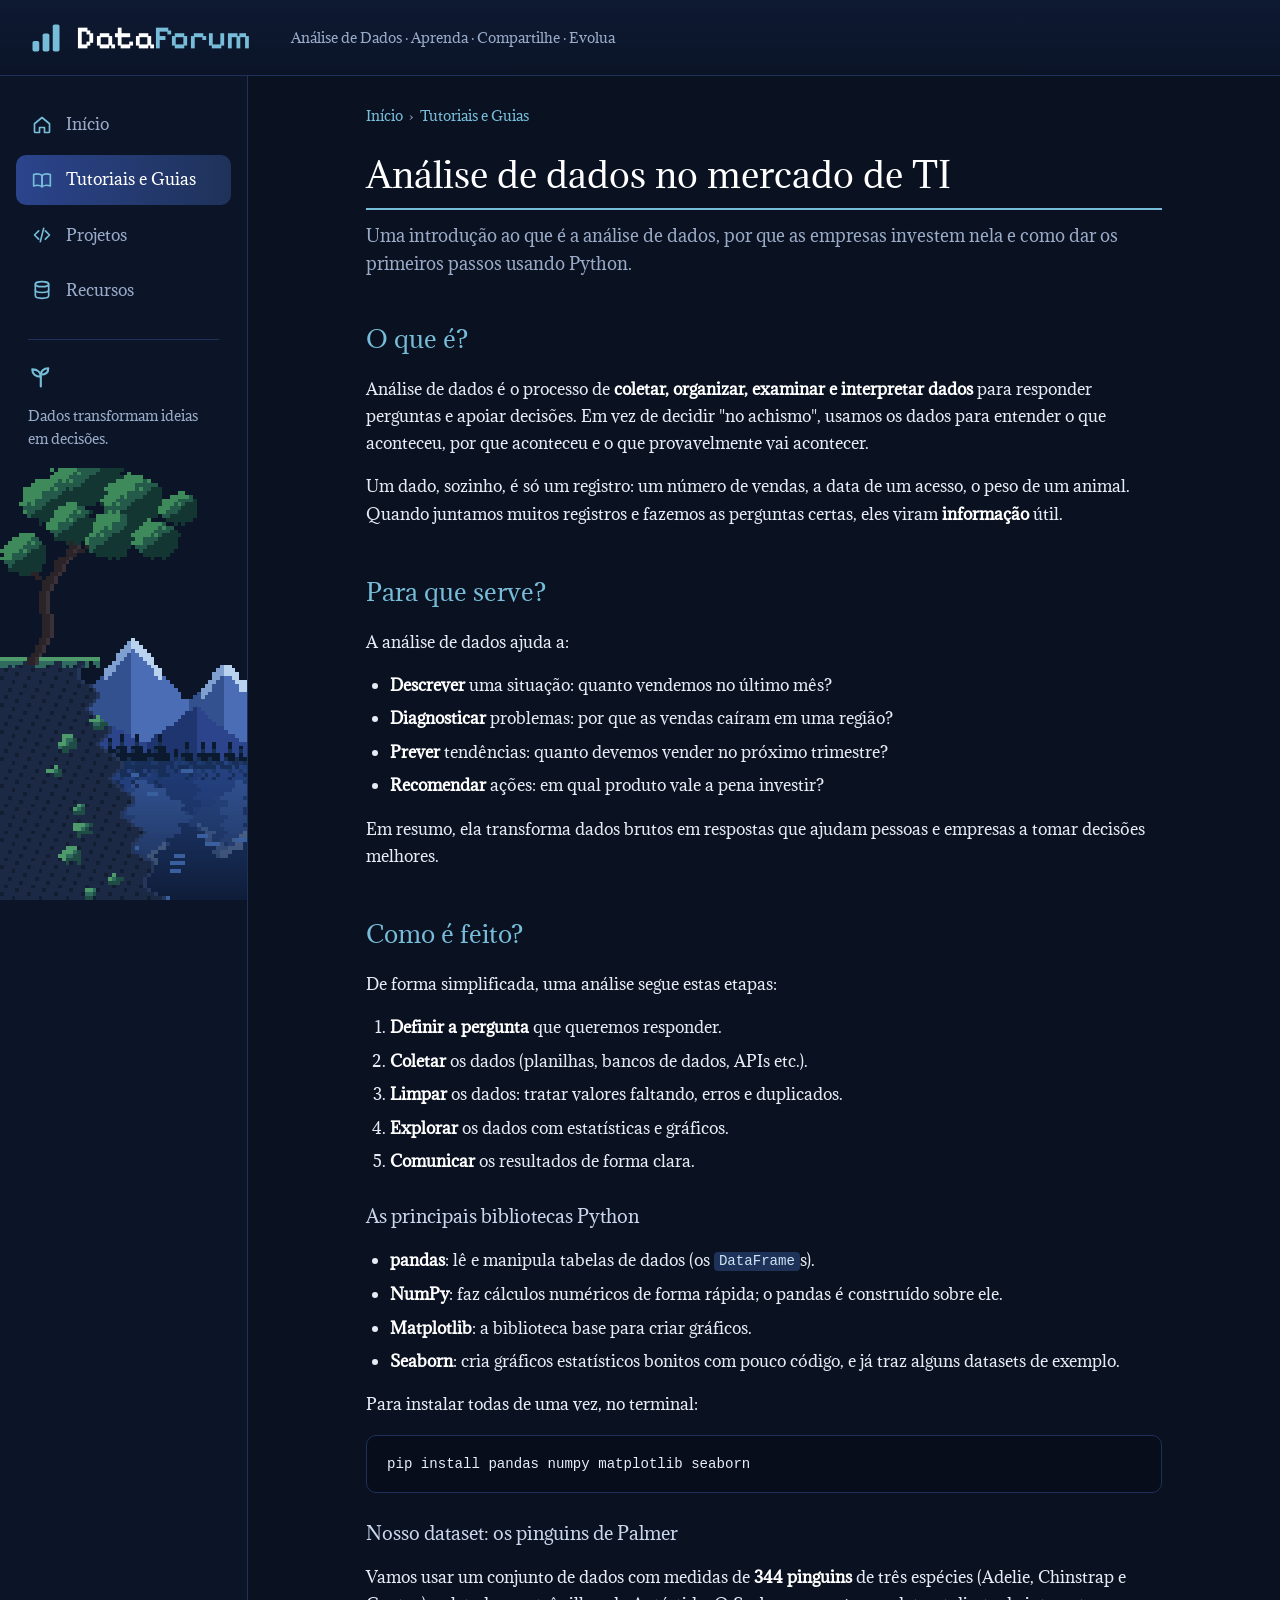
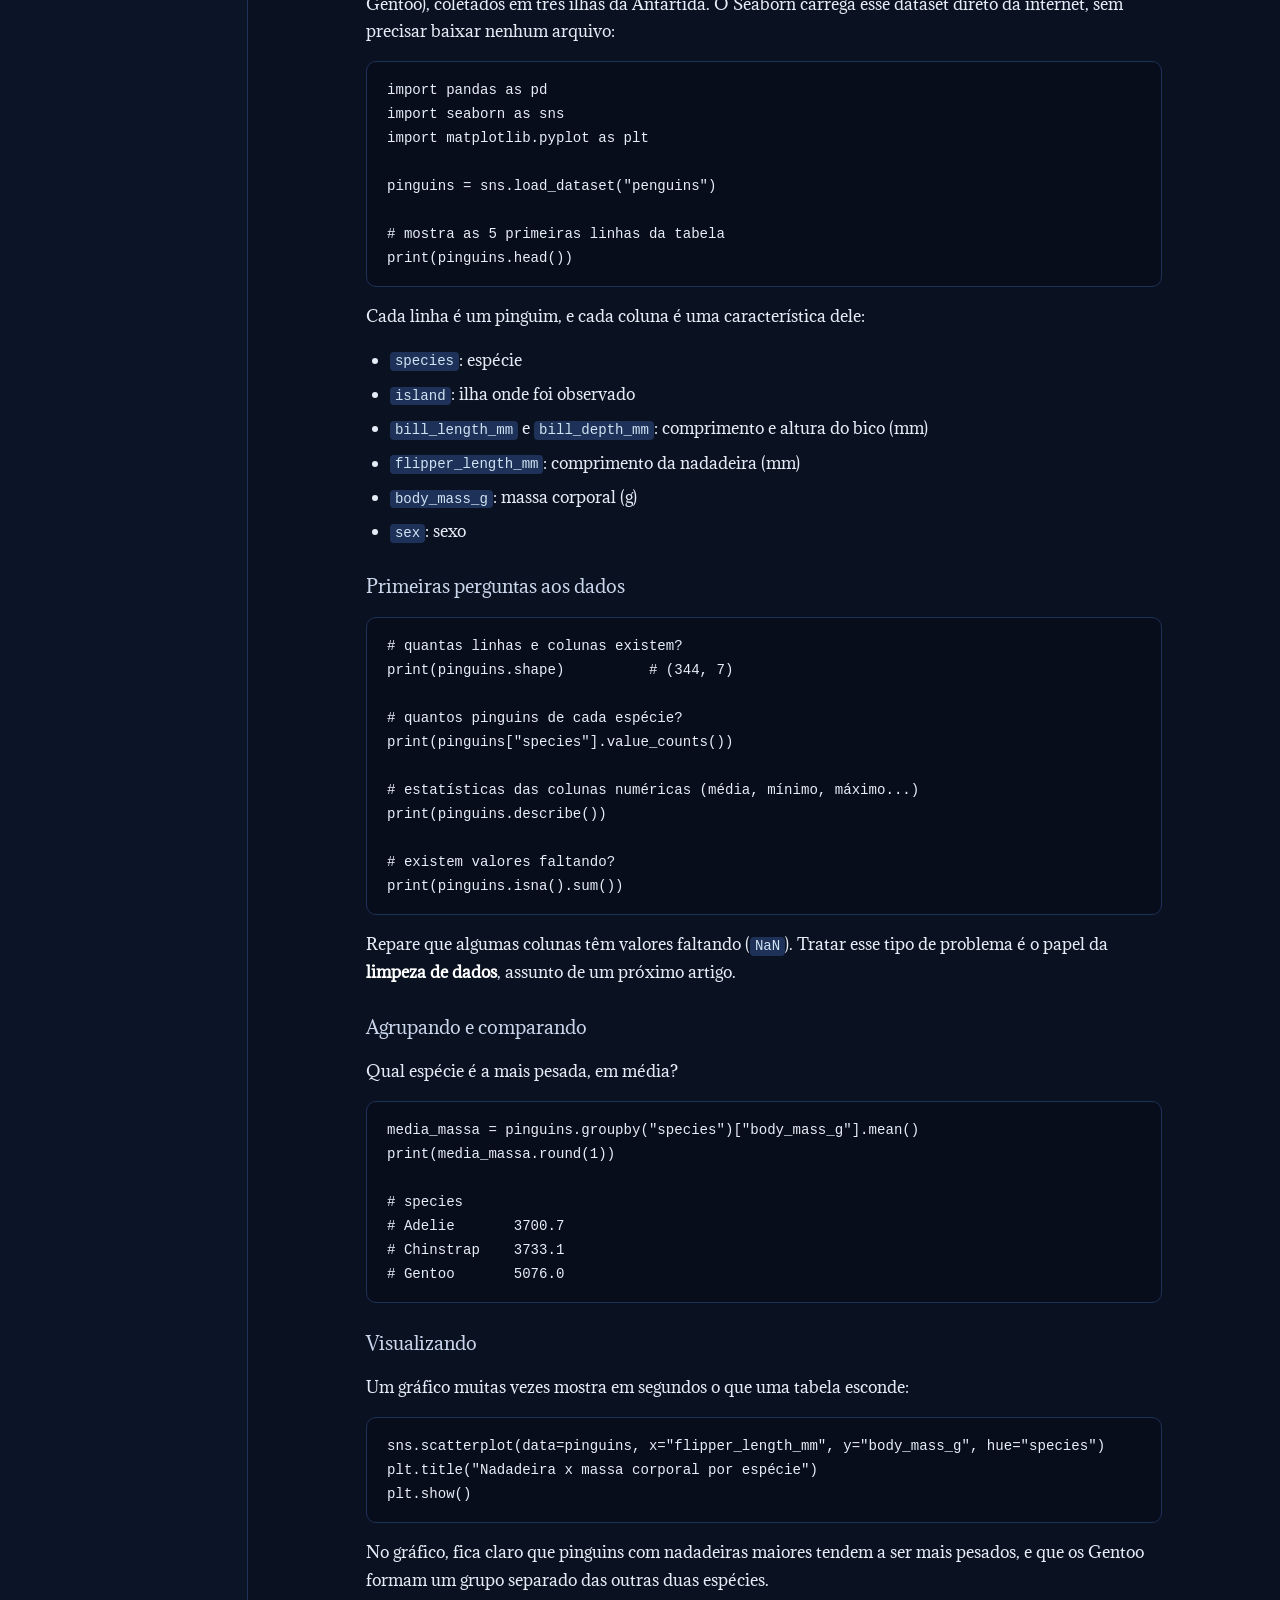
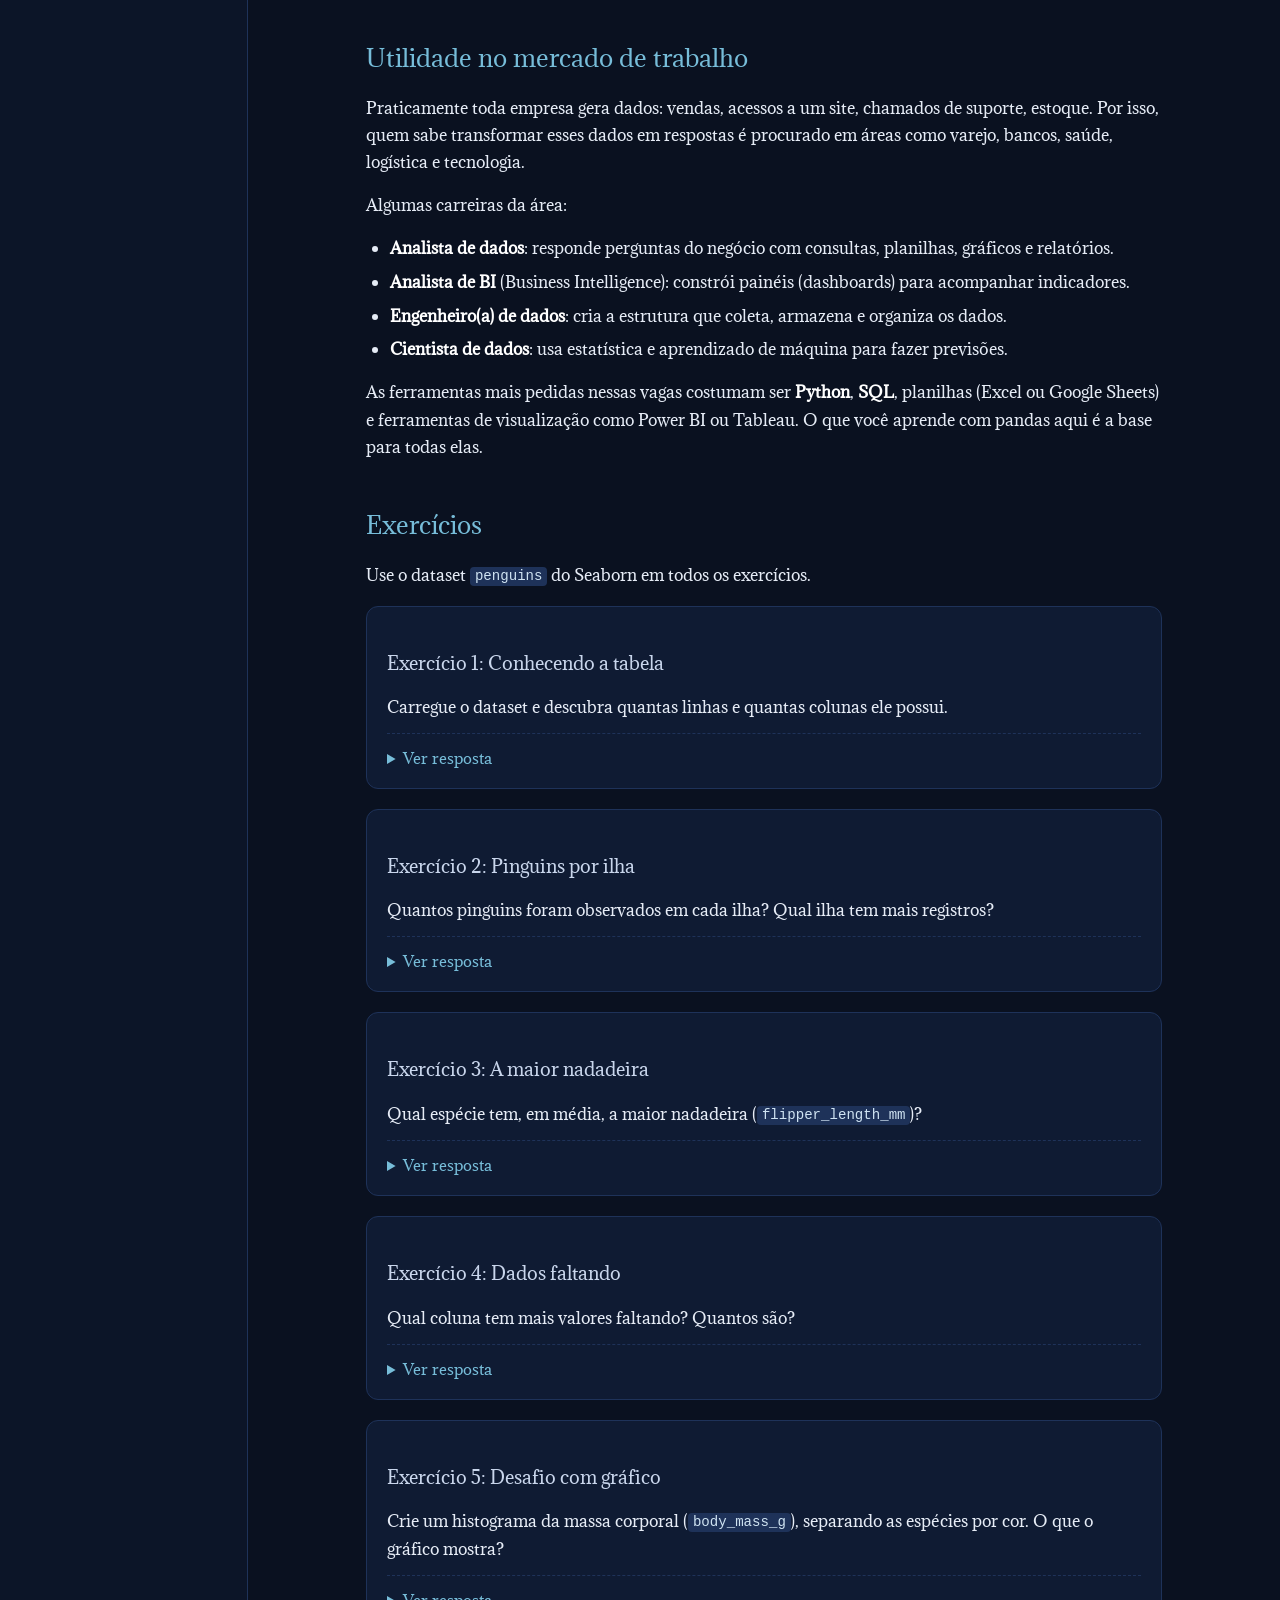
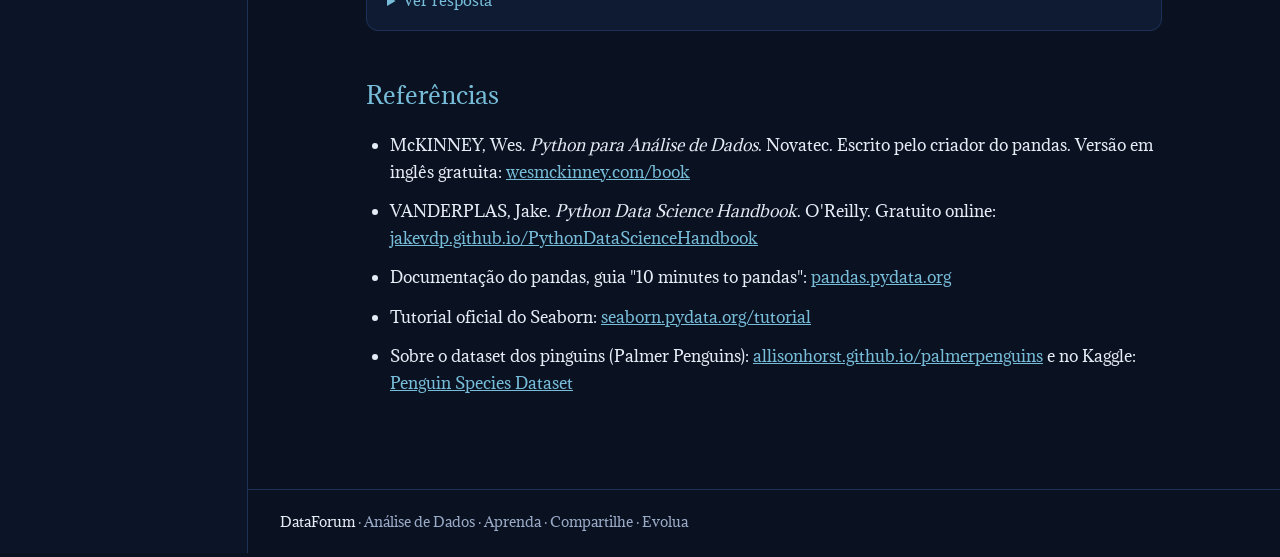
==== pages/analise_dados_mercado_ti.html @ db5324ef "feat: creation a dataForum" ====
<!DOCTYPE html>
<html lang="pt-BR">
<head>
    <meta charset="UTF-8">
    <meta name="viewport" content="width=device-width, initial-scale=1.0">
    <title>Análise de dados no mercado de TI | DataForum</title>
    <link rel="stylesheet" href="../css/style.css">
</head>
<body>
    <header class="topo">
        <a class="marca" href="../index.html">
            <svg class="logo" viewBox="0 0 24 24" fill="none" stroke="currentColor" stroke-width="2" stroke-linecap="round" stroke-linejoin="round" aria-hidden="true"><rect x="3" y="14" width="4.5" height="7" rx="1.2" fill="currentColor" stroke="none"/><rect x="9.75" y="9" width="4.5" height="12" rx="1.2" fill="currentColor" stroke="none"/><rect x="16.5" y="3" width="4.5" height="18" rx="1.2" fill="currentColor" stroke="none"/></svg>
            <span>Data<span class="destaque">Forum</span></span>
        </a>
        <p class="slogan">Análise de Dados · Aprenda · Compartilhe · Evolua</p>
    </header>

    <nav class="lateral" aria-label="Navegação principal">
        <div class="lateral-fixa">
            <ul class="menu">
                <li><a href="../index.html"><svg class="icone" viewBox="0 0 24 24" fill="none" stroke="currentColor" stroke-width="2" stroke-linecap="round" stroke-linejoin="round" aria-hidden="true"><path d="M3 10.5 12 3l9 7.5V20a1 1 0 0 1-1 1h-5v-6H9v6H4a1 1 0 0 1-1-1z"/></svg>Início</a></li>
                <li><a href="tutoriais.html" class="ativo" aria-current="page"><svg class="icone" viewBox="0 0 24 24" fill="none" stroke="currentColor" stroke-width="2" stroke-linecap="round" stroke-linejoin="round" aria-hidden="true"><path d="M2 5.5C5 4.3 9 4.3 12 6.5v13.5c-3-2-7-2-10-.8z"/><path d="M22 5.5c-3-1.2-7-1.2-10 1v13.5c3-2 7-2 10-.8z"/></svg>Tutoriais e Guias</a></li>
                <li><a href="projetos.html"><svg class="icone" viewBox="0 0 24 24" fill="none" stroke="currentColor" stroke-width="2" stroke-linecap="round" stroke-linejoin="round" aria-hidden="true"><path d="m8 7-5 5 5 5"/><path d="m16 7 5 5-5 5"/><path d="m14 4-4 16"/></svg>Projetos</a></li>
                <li><a href="recursos.html"><svg class="icone" viewBox="0 0 24 24" fill="none" stroke="currentColor" stroke-width="2" stroke-linecap="round" stroke-linejoin="round" aria-hidden="true"><ellipse cx="12" cy="5" rx="8" ry="3"/><path d="M4 5v14c0 1.7 3.6 3 8 3s8-1.3 8-3V5"/><path d="M4 12c0 1.7 3.6 3 8 3s8-1.3 8-3"/></svg>Recursos</a></li>
            </ul>
            <div class="frase">
                <svg class="icone" viewBox="0 0 24 24" fill="none" stroke="currentColor" stroke-width="2" stroke-linecap="round" stroke-linejoin="round" aria-hidden="true"><path d="M12 21v-9"/><path d="M12 12C12 8 9 5 4 5c0 4 3 7 8 7z"/><path d="M12 10c0-3 2.5-6 7-6 0 4-3 6-7 6z"/></svg>
                <p>Dados transformam ideias em decisões.</p>
            </div>
            <img class="lateral-arte" src="../img/lateral.svg" alt="">
        </div>
    </nav>

    <main class="leitura">
        <nav class="trilha" aria-label="Você está em">
            <a href="../index.html">Início</a> <span aria-hidden="true">›</span>
            <a href="tutoriais.html">Tutoriais e Guias</a>
        </nav>

        <h1 id="title">
            Análise de dados no mercado de TI
        </h1>
        <p class="resumo">
            Uma introdução ao que é a análise de dados, por que as empresas investem nela
            e como dar os primeiros passos usando Python.
        </p>

        <section id="o-que-e">
            <h2>O que é?</h2>
            <p>
                Análise de dados é o processo de <strong>coletar, organizar, examinar e interpretar
                dados</strong> para responder perguntas e apoiar decisões. Em vez de decidir
                "no achismo", usamos os dados para entender o que aconteceu, por que aconteceu
                e o que provavelmente vai acontecer.
            </p>
            <p>
                Um dado, sozinho, é só um registro: um número de vendas, a data de um acesso,
                o peso de um animal. Quando juntamos muitos registros e fazemos as perguntas
                certas, eles viram <strong>informação</strong> útil.
            </p>
        </section>

        <section id="pra-que-serve">
            <h2>Para que serve?</h2>
            <p>A análise de dados ajuda a:</p>
            <ul>
                <li><strong>Descrever</strong> uma situação: quanto vendemos no último mês?</li>
                <li><strong>Diagnosticar</strong> problemas: por que as vendas caíram em uma região?</li>
                <li><strong>Prever</strong> tendências: quanto devemos vender no próximo trimestre?</li>
                <li><strong>Recomendar</strong> ações: em qual produto vale a pena investir?</li>
            </ul>
            <p>
                Em resumo, ela transforma dados brutos em respostas que ajudam pessoas e empresas
                a tomar decisões melhores.
            </p>
        </section>

        <section id="como-e-feito">
            <h2>Como é feito?</h2>
            <p>De forma simplificada, uma análise segue estas etapas:</p>
            <ol>
                <li><strong>Definir a pergunta</strong> que queremos responder.</li>
                <li><strong>Coletar</strong> os dados (planilhas, bancos de dados, APIs etc.).</li>
                <li><strong>Limpar</strong> os dados: tratar valores faltando, erros e duplicados.</li>
                <li><strong>Explorar</strong> os dados com estatísticas e gráficos.</li>
                <li><strong>Comunicar</strong> os resultados de forma clara.</li>
            </ol>

            <h3>As principais bibliotecas Python</h3>
            <ul>
                <li><strong>pandas</strong>: lê e manipula tabelas de dados (os <code>DataFrame</code>s).</li>
                <li><strong>NumPy</strong>: faz cálculos numéricos de forma rápida; o pandas é construído sobre ele.</li>
                <li><strong>Matplotlib</strong>: a biblioteca base para criar gráficos.</li>
                <li><strong>Seaborn</strong>: cria gráficos estatísticos bonitos com pouco código, e já traz alguns datasets de exemplo.</li>
            </ul>
            <p>Para instalar todas de uma vez, no terminal:</p>
<pre><code>pip install pandas numpy matplotlib seaborn</code></pre>

            <h3>Nosso dataset: os pinguins de Palmer</h3>
            <p>
                Vamos usar um conjunto de dados com medidas de <strong>344 pinguins</strong> de três
                espécies (Adelie, Chinstrap e Gentoo), coletados em três ilhas da Antártida.
                O Seaborn carrega esse dataset direto da internet, sem precisar baixar nenhum arquivo:
            </p>
<pre><code>import pandas as pd
import seaborn as sns
import matplotlib.pyplot as plt

pinguins = sns.load_dataset("penguins")

# mostra as 5 primeiras linhas da tabela
print(pinguins.head())</code></pre>
            <p>Cada linha é um pinguim, e cada coluna é uma característica dele:</p>
            <ul>
                <li><code>species</code>: espécie</li>
                <li><code>island</code>: ilha onde foi observado</li>
                <li><code>bill_length_mm</code> e <code>bill_depth_mm</code>: comprimento e altura do bico (mm)</li>
                <li><code>flipper_length_mm</code>: comprimento da nadadeira (mm)</li>
                <li><code>body_mass_g</code>: massa corporal (g)</li>
                <li><code>sex</code>: sexo</li>
            </ul>

            <h3>Primeiras perguntas aos dados</h3>
<pre><code># quantas linhas e colunas existem?
print(pinguins.shape)          # (344, 7)

# quantos pinguins de cada espécie?
print(pinguins["species"].value_counts())

# estatísticas das colunas numéricas (média, mínimo, máximo...)
print(pinguins.describe())

# existem valores faltando?
print(pinguins.isna().sum())</code></pre>
            <p>
                Repare que algumas colunas têm valores faltando (<code>NaN</code>). Tratar esse tipo
                de problema é o papel da <strong>limpeza de dados</strong>, assunto de um próximo artigo.
            </p>

            <h3>Agrupando e comparando</h3>
            <p>Qual espécie é a mais pesada, em média?</p>
<pre><code>media_massa = pinguins.groupby("species")["body_mass_g"].mean()
print(media_massa.round(1))

# species
# Adelie       3700.7
# Chinstrap    3733.1
# Gentoo       5076.0</code></pre>

            <h3>Visualizando</h3>
            <p>Um gráfico muitas vezes mostra em segundos o que uma tabela esconde:</p>
<pre><code>sns.scatterplot(data=pinguins, x="flipper_length_mm", y="body_mass_g", hue="species")
plt.title("Nadadeira x massa corporal por espécie")
plt.show()</code></pre>
            <p>
                No gráfico, fica claro que pinguins com nadadeiras maiores tendem a ser mais pesados,
                e que os Gentoo formam um grupo separado das outras duas espécies.
            </p>
        </section>

        <section id="mercado">
            <h2>Utilidade no mercado de trabalho</h2>
            <p>
                Praticamente toda empresa gera dados: vendas, acessos a um site, chamados de suporte,
                estoque. Por isso, quem sabe transformar esses dados em respostas é procurado em
                áreas como varejo, bancos, saúde, logística e tecnologia.
            </p>
            <p>Algumas carreiras da área:</p>
            <ul>
                <li><strong>Analista de dados</strong>: responde perguntas do negócio com consultas, planilhas, gráficos e relatórios.</li>
                <li><strong>Analista de BI</strong> (Business Intelligence): constrói painéis (dashboards) para acompanhar indicadores.</li>
                <li><strong>Engenheiro(a) de dados</strong>: cria a estrutura que coleta, armazena e organiza os dados.</li>
                <li><strong>Cientista de dados</strong>: usa estatística e aprendizado de máquina para fazer previsões.</li>
            </ul>
            <p>
                As ferramentas mais pedidas nessas vagas costumam ser <strong>Python</strong>,
                <strong>SQL</strong>, planilhas (Excel ou Google Sheets) e ferramentas de visualização
                como Power BI ou Tableau. O que você aprende com pandas aqui é a base para
                todas elas.
            </p>
        </section>

        <section id="exercicios">
            <h2>Exercícios</h2>
            <p>Use o dataset <code>penguins</code> do Seaborn em todos os exercícios.</p>

            <div class="exercicio">
                <h3>Exercício 1: Conhecendo a tabela</h3>
                <p>Carregue o dataset e descubra quantas linhas e quantas colunas ele possui.</p>
                <details>
                    <summary>Ver resposta</summary>
<pre><code>import seaborn as sns

pinguins = sns.load_dataset("penguins")
print(pinguins.shape)   # (344, 7): 344 linhas e 7 colunas</code></pre>
                </details>
            </div>

            <div class="exercicio">
                <h3>Exercício 2: Pinguins por ilha</h3>
                <p>Quantos pinguins foram observados em cada ilha? Qual ilha tem mais registros?</p>
                <details>
                    <summary>Ver resposta</summary>
<pre><code>print(pinguins["island"].value_counts())

# Biscoe       168
# Dream        124
# Torgersen     52
# Biscoe é a ilha com mais registros.</code></pre>
                </details>
            </div>

            <div class="exercicio">
                <h3>Exercício 3: A maior nadadeira</h3>
                <p>Qual espécie tem, em média, a maior nadadeira (<code>flipper_length_mm</code>)?</p>
                <details>
                    <summary>Ver resposta</summary>
<pre><code>print(pinguins.groupby("species")["flipper_length_mm"].mean().round(1))

# Adelie       190.0
# Chinstrap    195.8
# Gentoo       217.2
# A espécie Gentoo tem a maior nadadeira média.</code></pre>
                </details>
            </div>

            <div class="exercicio">
                <h3>Exercício 4: Dados faltando</h3>
                <p>Qual coluna tem mais valores faltando? Quantos são?</p>
                <details>
                    <summary>Ver resposta</summary>
<pre><code>print(pinguins.isna().sum())

# A coluna "sex" é a que tem mais valores faltando: 11.</code></pre>
                </details>
            </div>

            <div class="exercicio">
                <h3>Exercício 5: Desafio com gráfico</h3>
                <p>
                    Crie um histograma da massa corporal (<code>body_mass_g</code>), separando as
                    espécies por cor. O que o gráfico mostra?
                </p>
                <details>
                    <summary>Ver resposta</summary>
<pre><code>import matplotlib.pyplot as plt

sns.histplot(data=pinguins, x="body_mass_g", hue="species")
plt.title("Distribuição da massa corporal por espécie")
plt.show()</code></pre>
                    <p>
                        Os Gentoo se concentram nas massas mais altas, enquanto Adelie e Chinstrap
                        ficam bem parecidos entre si.
                    </p>
                </details>
            </div>
        </section>

        <section id="referencias">
            <h2>Referências</h2>
            <ul>
                <li>
                    McKINNEY, Wes. <em>Python para Análise de Dados</em>. Novatec.
                    Escrito pelo criador do pandas.
                    Versão em inglês gratuita: <a href="https://wesmckinney.com/book/">wesmckinney.com/book</a>
                </li>
                <li>
                    VANDERPLAS, Jake. <em>Python Data Science Handbook</em>. O'Reilly.
                    Gratuito online: <a href="https://jakevdp.github.io/PythonDataScienceHandbook/">jakevdp.github.io/PythonDataScienceHandbook</a>
                </li>
                <li>
                    Documentação do pandas, guia "10 minutes to pandas":
                    <a href="https://pandas.pydata.org/docs/user_guide/10min.html">pandas.pydata.org</a>
                </li>
                <li>
                    Tutorial oficial do Seaborn:
                    <a href="https://seaborn.pydata.org/tutorial.html">seaborn.pydata.org/tutorial</a>
                </li>
                <li>
                    Sobre o dataset dos pinguins (Palmer Penguins):
                    <a href="https://allisonhorst.github.io/palmerpenguins/">allisonhorst.github.io/palmerpenguins</a>
                    e no Kaggle:
                    <a href="https://www.kaggle.com/datasets/srisyra02/penguin-species-dataset">Penguin Species Dataset</a>
                </li>
            </ul>
        </section>
    </main>

    <footer class="rodape">
        <p><strong>DataForum</strong> · Análise de Dados · Aprenda · Compartilhe · Evolua</p>
    </footer>
</body>
</html>
---- css/style.css ----
/* ===== Fontes ===== */
@import url("https://fonts.googleapis.com/css2?family=Adamina&family=Pixelify+Sans:wght@400..700&display=swap");

/* ===== Paleta do fórum ===== */
:root {
    --azul-primario: #3339A6;
    --azul-medio: #2B448C;
    --azul-escuro: #1E3259;
    --azul-claro: #77BDD9;
    --preto: #0D0D0D;

    /* tons escuros derivados da paleta, usados nos fundos */
    --fundo: #0A1120;
    --fundo-lateral: #0C1528;
    --superficie: #0F1B33;
    --superficie-hover: #142445;
    --borda: var(--azul-escuro);
    --texto: #E6ECF6;
    --texto-suave: #9AABC8;

    --fonte-titulo: "Pixelify Sans", "Courier New", monospace;
    --fonte-texto: "Adamina", Georgia, "Times New Roman", serif;
    --fonte-codigo: "Fira Code", Consolas, "Courier New", monospace;

    --raio: 12px;
    --largura-lateral: 248px;
    --altura-topo: 76px;
}

/* ===== Base ===== */
* {
    box-sizing: border-box;
}

html {
    scroll-padding-top: calc(var(--altura-topo) + 1rem);
}

body {
    margin: 0;
    min-height: 100vh;
    display: grid;
    grid-template-columns: var(--largura-lateral) minmax(0, 1fr);
    grid-template-rows: auto 1fr auto;
    grid-template-areas:
        "topo    topo"
        "lateral conteudo"
        "lateral rodape";
    background: var(--fundo);
    color: var(--texto);
    font-family: var(--fonte-texto);
    font-size: 16px;
    line-height: 1.7;
}

/* A Adamina só tem peso normal; evitamos o "negrito falso" nos títulos */
h1,
h2,
h3 {
    font-weight: 400;
}

a {
    color: var(--azul-claro);
}

a:hover {
    color: #FFFFFF;
}

img {
    max-width: 100%;
}

.icone {
    width: 1.25em;
    height: 1.25em;
    flex-shrink: 0;
}

/* ===== Cabeçalho ===== */
.topo {
    grid-area: topo;
    position: sticky;
    top: 0;
    z-index: 10;
    display: flex;
    align-items: center;
    gap: 2.5rem;
    height: var(--altura-topo);
    padding: 0 1.75rem;
    background: linear-gradient(180deg, #0E1A33, #0B1427);
    border-bottom: 1px solid var(--borda);
}

.marca {
    display: flex;
    align-items: center;
    gap: 0.75rem;
    color: #FFFFFF;
    font-family: var(--fonte-titulo);
    font-size: 2rem;
    font-weight: 600;
    line-height: 1;
    text-decoration: none;
}

.marca:hover {
    color: #FFFFFF;
}

.logo {
    width: 2.25rem;
    height: 2.25rem;
    color: var(--azul-claro);
}

.destaque {
    color: var(--azul-claro);
}

.slogan {
    margin: 0;
    color: var(--texto-suave);
    font-size: 0.85rem;
}

/* ===== Barra lateral ===== */
.lateral {
    grid-area: lateral;
    background: var(--fundo-lateral);
    border-right: 1px solid var(--borda);
}

.lateral-fixa {
    position: sticky;
    top: var(--altura-topo);
    display: flex;
    flex-direction: column;
    height: calc(100vh - var(--altura-topo));
    padding: 1.5rem 1rem 0;
}

.menu {
    display: grid;
    gap: 0.35rem;
    margin: 0;
    padding: 0;
    list-style: none;
}

.menu a {
    display: flex;
    align-items: center;
    gap: 0.85rem;
    padding: 0.7rem 1rem;
    border-radius: 10px;
    color: var(--texto-suave);
    text-decoration: none;
    transition: background 0.15s, color 0.15s;
}

.menu a:hover {
    background: var(--superficie);
    color: var(--texto);
}

.menu a.ativo {
    background: linear-gradient(90deg, var(--azul-medio), var(--azul-escuro));
    color: #FFFFFF;
}

.menu .icone {
    color: var(--azul-claro);
}

.frase {
    margin: 1.5rem 0.75rem 0;
    padding-top: 1.5rem;
    border-top: 1px solid var(--borda);
    color: var(--texto-suave);
    font-size: 0.9rem;
    line-height: 1.6;
}

.frase .icone {
    width: 1.6rem;
    height: 1.6rem;
    color: var(--azul-claro);
}

.frase p {
    margin: 0.5rem 0 0;
}

.lateral-arte {
    display: block;
    width: calc(100% + 2rem);
    max-width: none;
    height: 48vh;
    max-height: 460px;
    min-height: 0;
    margin: auto -1rem 0;
    object-fit: cover;
    object-position: bottom;
    image-rendering: pixelated;
}

/* ===== Conteúdo principal ===== */
main {
    grid-area: conteudo;
    width: 100%;
    max-width: 1200px;
    margin: 0 auto;
    padding: 1.75rem 2rem 3rem;
}

main.leitura {
    max-width: 860px;
}

.trilha {
    display: flex;
    flex-wrap: wrap;
    gap: 0.4rem;
    margin-bottom: 1.5rem;
    color: var(--texto-suave);
    font-size: 0.88rem;
}

.trilha a {
    text-decoration: none;
}

/* ===== Página inicial: destaque (hero) ===== */
.hero {
    position: relative;
    display: flex;
    align-items: center;
    min-height: 270px;
    overflow: hidden;
    background: var(--superficie);
    border: 1px solid var(--borda);
    border-radius: var(--raio);
}

.hero-arte {
    position: absolute;
    top: 0;
    right: 0;
    width: 76%;
    height: 100%;
    max-width: none;
    object-fit: cover;
    object-position: right center;
    image-rendering: pixelated;
}

/* escurece a arte do lado esquerdo para o texto ficar legível */
.hero::after {
    content: "";
    position: absolute;
    inset: 0;
    background: linear-gradient(90deg,
            var(--superficie) 24%,
            rgba(15, 27, 51, 0.85) 42%,
            rgba(15, 27, 51, 0) 70%);
}

.hero-texto {
    position: relative;
    z-index: 1;
    max-width: 640px;
    padding: 1.75rem 2.25rem;
}

.sobretitulo {
    margin: 0;
    color: var(--azul-claro);
    font-family: var(--fonte-titulo);
    font-size: 1.05rem;
    letter-spacing: 0.2em;
}

.hero h1 {
    margin: 0.1rem 0 0.75rem;
    color: #FFFFFF;
    font-family: var(--fonte-titulo);
    font-size: clamp(2.2rem, 4vw, 3.1rem);
    font-weight: 600;
    line-height: 1.1;
}

.hero h1 span {
    color: var(--azul-claro);
}

.hero-descricao {
    max-width: 28rem;
    margin: 0 0 1.5rem;
    font-size: 1.1rem;
}

.destaques {
    display: flex;
    flex-wrap: wrap;
    margin: 0;
    padding: 0;
    list-style: none;
}

.destaques li {
    display: flex;
    flex-direction: column;
    gap: 0.35rem;
    max-width: 9.5rem;
    padding: 0 1.25rem;
    border-left: 1px solid var(--borda);
    color: var(--texto-suave);
    font-size: 0.9rem;
    line-height: 1.35;
}

.destaques li:first-child {
    padding-left: 0;
    border-left: 0;
}

.destaques .icone {
    width: 1.4rem;
    height: 1.4rem;
    color: var(--azul-claro);
}

/* ===== Página inicial: categorias ===== */
.categorias {
    margin-top: 2.5rem;
}

.titulo-secao {
    position: relative;
    margin: 0 0 1.25rem;
    padding-bottom: 0.6rem;
    color: #FFFFFF;
    font-size: 1.6rem;
}

.titulo-secao::after {
    content: "";
    position: absolute;
    left: 0;
    bottom: 0;
    width: 3rem;
    height: 3px;
    border-radius: 2px;
    background: var(--azul-claro);
}

.lista-categorias {
    display: grid;
    gap: 0.9rem;
    margin: 0;
    padding: 0;
    list-style: none;
}

.categoria {
    display: grid;
    grid-template-columns: auto 1fr auto auto;
    align-items: center;
    gap: 1.5rem;
    padding: 1.1rem 1.5rem;
    background: var(--superficie);
    border: 1px solid var(--borda);
    border-radius: var(--raio);
    color: var(--texto);
    text-decoration: none;
    transition: background 0.15s, border-color 0.15s, transform 0.15s;
}

.categoria:hover {
    background: var(--superficie-hover);
    border-color: var(--azul-medio);
    color: var(--texto);
    transform: translateY(-1px);
}

.categoria-icone {
    display: grid;
    place-items: center;
    width: 4.25rem;
    height: 4.25rem;
    border-radius: var(--raio);
}

.categoria-icone .icone {
    width: 2rem;
    height: 2rem;
}

.icone-tutoriais {
    background: var(--azul-medio);
    color: #CFE0FF;
}

.icone-projetos {
    background: var(--azul-escuro);
    color: var(--azul-claro);
}

.icone-recursos {
    background: #1D5A6E;
    color: #BFEAF7;
}

.categoria-texto strong {
    display: block;
    margin-bottom: 0.2rem;
    color: #FFFFFF;
    font-size: 1.15rem;
    font-weight: 400;
}

.categoria-descricao {
    color: var(--texto-suave);
    font-size: 0.92rem;
    line-height: 1.5;
}

.categoria-meta {
    display: flex;
    align-items: center;
    gap: 0.5rem;
    min-width: 8.5rem;
    padding-left: 1.5rem;
    border-left: 1px solid var(--borda);
    color: var(--texto-suave);
    font-size: 0.88rem;
    white-space: nowrap;
}

.seta {
    color: var(--texto-suave);
    transition: transform 0.15s, color 0.15s;
}

.categoria:hover .seta {
    color: var(--azul-claro);
    transform: translateX(3px);
}

/* ===== Página de categoria ===== */
.cabecalho-categoria {
    display: flex;
    align-items: center;
    gap: 1.25rem;
    margin-bottom: 2rem;
}

.cabecalho-categoria h1 {
    margin: 0;
    color: #FFFFFF;
    font-size: 2rem;
    line-height: 1.2;
}

.cabecalho-categoria p {
    margin: 0.25rem 0 0;
    color: var(--texto-suave);
}

.lista-artigos {
    display: grid;
    gap: 1rem;
}

.card {
    display: block;
    padding: 1.25rem 1.5rem;
    background: var(--superficie);
    border: 1px solid var(--borda);
    border-left: 4px solid var(--azul-claro);
    border-radius: var(--raio);
    color: var(--texto);
    text-decoration: none;
    transition: background 0.15s, transform 0.15s;
}

.card:hover {
    background: var(--superficie-hover);
    color: var(--texto);
    transform: translateY(-1px);
}

.card h2 {
    margin: 0 0 0.35rem;
    color: #FFFFFF;
    font-size: 1.25rem;
}

.card p {
    margin: 0;
    color: var(--texto-suave);
}

/* ===== Página de recursos: pastas ===== */
.pastas {
    display: grid;
    gap: 0.9rem;
}

.pasta {
    padding: 0;
    background: var(--superficie);
    border: 1px solid var(--borda);
    border-top: 1px solid var(--borda);
    border-radius: var(--raio);
}

.pasta summary {
    display: grid;
    grid-template-columns: auto 1fr auto auto;
    align-items: center;
    gap: 1.25rem;
    margin: 0;
    padding: 1rem 1.5rem;
    color: var(--texto);
    list-style: none;
}

.pasta summary::-webkit-details-marker {
    display: none;
}

.pasta summary:hover {
    color: var(--texto);
}

.pasta summary:hover .seta,
.pasta[open] .seta {
    color: var(--azul-claro);
}

.pasta[open] .seta {
    transform: rotate(90deg);
}

.pasta-icone {
    display: grid;
    place-items: center;
    width: 3rem;
    height: 3rem;
    border-radius: 10px;
    background: var(--azul-escuro);
    color: var(--azul-claro);
}

.pasta-icone .icone {
    width: 1.5rem;
    height: 1.5rem;
}

.pasta-titulo strong {
    display: block;
    color: #FFFFFF;
    font-size: 1.1rem;
    font-weight: 400;
}

.pasta-titulo span,
.pasta-contagem {
    color: var(--texto-suave);
    font-size: 0.9rem;
}

.pasta-contagem {
    white-space: nowrap;
}

.lista-links {
    display: grid;
    gap: 0.5rem;
    margin: 0;
    padding: 0 1.5rem 1.25rem;
    list-style: none;
}

.lista-links a {
    display: flex;
    align-items: center;
    justify-content: space-between;
    gap: 1rem;
    padding: 0.75rem 1rem;
    background: var(--fundo);
    border: 1px solid var(--borda);
    border-radius: 10px;
    text-decoration: none;
    transition: border-color 0.15s, background 0.15s;
}

.lista-links a:hover {
    background: var(--superficie-hover);
    border-color: var(--azul-medio);
}

.link-texto strong {
    display: block;
    color: var(--azul-claro);
    font-weight: 400;
}

.link-texto span {
    color: var(--texto-suave);
    font-size: 0.88rem;
}

.lista-links .icone {
    color: var(--texto-suave);
}

.vazio {
    padding: 2.5rem 1.5rem;
    border: 1px dashed var(--borda);
    border-radius: var(--raio);
    color: var(--texto-suave);
    text-align: center;
}

/* ===== Página de artigo ===== */
#title {
    margin: 0 0 0.75rem;
    padding-bottom: 0.75rem;
    border-bottom: 2px solid var(--azul-claro);
    color: #FFFFFF;
    font-size: 2.2rem;
    line-height: 1.25;
}

.resumo {
    margin: 0 0 2.5rem;
    color: var(--texto-suave);
    font-size: 1.05rem;
}

.leitura section {
    margin-bottom: 2.75rem;
}

.leitura section h2 {
    margin: 0 0 0.75rem;
    color: var(--azul-claro);
    font-size: 1.5rem;
}

.leitura section h3 {
    margin: 1.5rem 0 0.5rem;
    color: #C9D6EC;
    font-size: 1.15rem;
}

.leitura strong {
    color: #FFFFFF;
}

.leitura ul,
.leitura ol {
    padding-left: 1.5rem;
}

.leitura li {
    margin-bottom: 0.4rem;
}

blockquote {
    margin: 1.5rem 0;
    padding: 0.75rem 1.25rem;
    background: var(--superficie);
    border-left: 4px solid var(--azul-claro);
    border-radius: 0 var(--raio) var(--raio) 0;
    color: var(--texto-suave);
}

/* Código Python nos exemplos e exercícios */
code {
    padding: 0.1em 0.35em;
    background: var(--azul-escuro);
    border-radius: 4px;
    color: #CFE3F2;
    font-family: var(--fonte-codigo);
    font-size: 0.88em;
}

pre {
    overflow-x: auto;
    padding: 1rem 1.25rem;
    background: #070D1A;
    border: 1px solid var(--borda);
    border-radius: 10px;
    line-height: 1.5;
}

pre code {
    padding: 0;
    background: none;
    color: #E8EEF8;
}

/* ===== Exercícios ===== */
.exercicio {
    margin-bottom: 1.25rem;
    padding: 1rem 1.25rem;
    background: var(--superficie);
    border: 1px solid var(--borda);
    border-radius: var(--raio);
}

.exercicio h3 {
    margin-top: 0;
}

.exercicio p:last-of-type {
    margin-bottom: 0.75rem;
}

details {
    padding-top: 0.75rem;
    border-top: 1px dashed var(--borda);
}

summary {
    color: var(--azul-claro);
    font-size: 0.95rem;
    cursor: pointer;
}

summary:hover {
    color: #FFFFFF;
}

details[open] summary {
    margin-bottom: 0.5rem;
}

/* ===== Referências ===== */
#referencias li {
    margin-bottom: 0.75rem;
}

/* ===== Rodapé ===== */
.rodape {
    grid-area: rodape;
    padding: 1.25rem 2rem;
    border-top: 1px solid var(--borda);
    color: var(--texto-suave);
    font-size: 0.85rem;
}

.rodape p {
    margin: 0;
}

.rodape strong {
    color: var(--texto);
    font-weight: 400;
}

/* ===== Tablets e celulares ===== */
@media (max-width: 900px) {
    body {
        grid-template-columns: minmax(0, 1fr);
        grid-template-areas:
            "topo"
            "lateral"
            "conteudo"
            "rodape";
    }

    .topo {
        position: static;
        flex-wrap: wrap;
        gap: 0.25rem 1.5rem;
        height: auto;
        padding: 0.9rem 1rem;
    }

    .marca {
        font-size: 1.6rem;
    }

    .logo {
        width: 1.8rem;
        height: 1.8rem;
    }

    .lateral {
        border-right: 0;
        border-bottom: 1px solid var(--borda);
    }

    .lateral-fixa {
        position: static;
        height: auto;
        padding: 0.5rem 1rem;
    }

    .menu {
        display: flex;
        gap: 0.25rem;
        overflow-x: auto;
    }

    .menu a {
        padding: 0.5rem 0.75rem;
        white-space: nowrap;
    }

    .frase,
    .lateral-arte {
        display: none;
    }

    main {
        padding: 1.25rem 1rem 2rem;
    }

    .hero {
        flex-direction: column;
        align-items: stretch;
    }

    .hero-arte {
        position: static;
        width: 100%;
        height: 150px;
    }

    .hero::after {
        display: none;
    }

    .hero-texto {
        padding: 1.25rem;
    }

    .destaques {
        display: grid;
        grid-template-columns: 1fr 1fr;
        gap: 1rem;
    }

    .destaques li {
        max-width: none;
        padding: 0;
        border-left: 0;
    }

    .categoria {
        grid-template-columns: auto minmax(0, 1fr);
        gap: 0.4rem 1rem;
        padding: 1rem;
    }

    .categoria-icone {
        width: 3.25rem;
        height: 3.25rem;
    }

    .categoria-icone .icone {
        width: 1.6rem;
        height: 1.6rem;
    }

    .categoria-meta {
        grid-column: 2;
        min-width: 0;
        padding-left: 0;
        border-left: 0;
    }

    .categoria .seta,
    .pasta-contagem {
        display: none;
    }

    .pasta summary {
        grid-template-columns: auto minmax(0, 1fr) auto;
        gap: 1rem;
        padding: 1rem;
    }

    .lista-links {
        padding: 0 1rem 1rem;
    }

    .rodape {
        padding: 1rem;
    }

    #title {
        font-size: 1.7rem;
    }
}
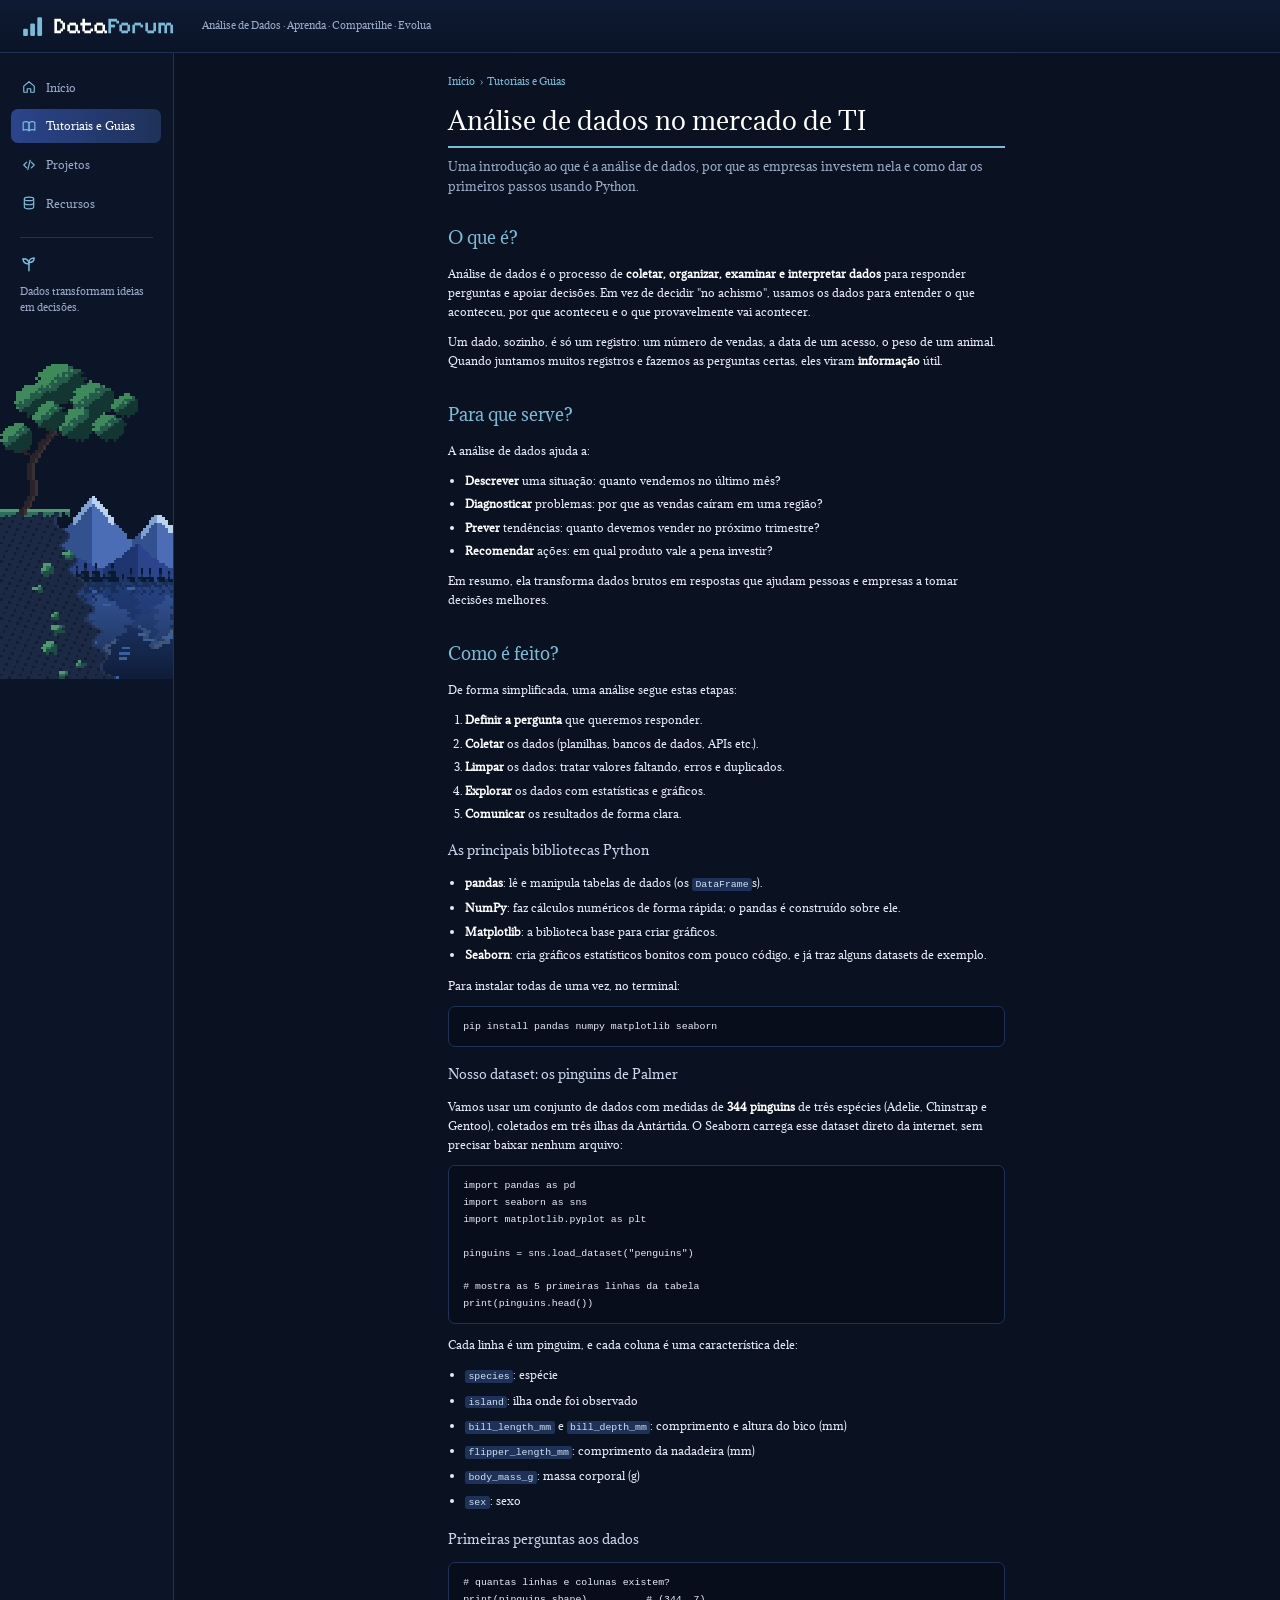
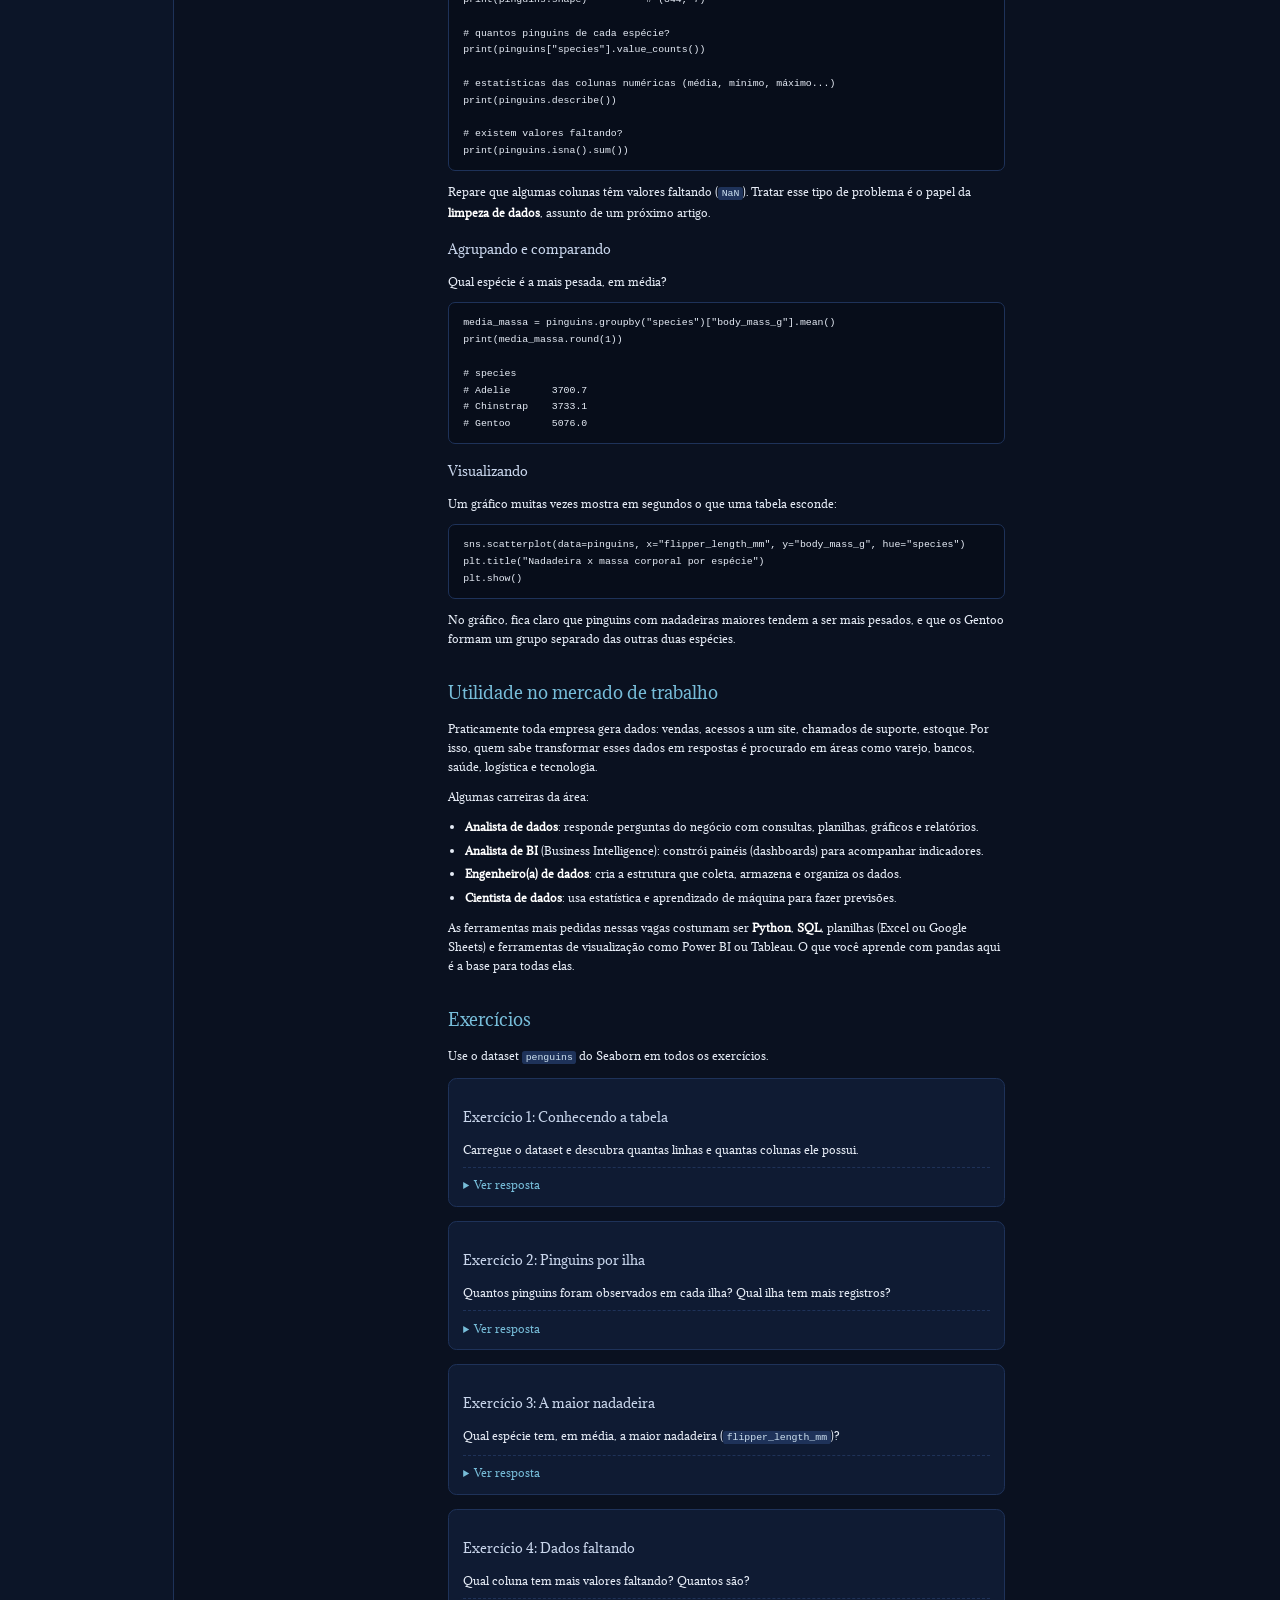
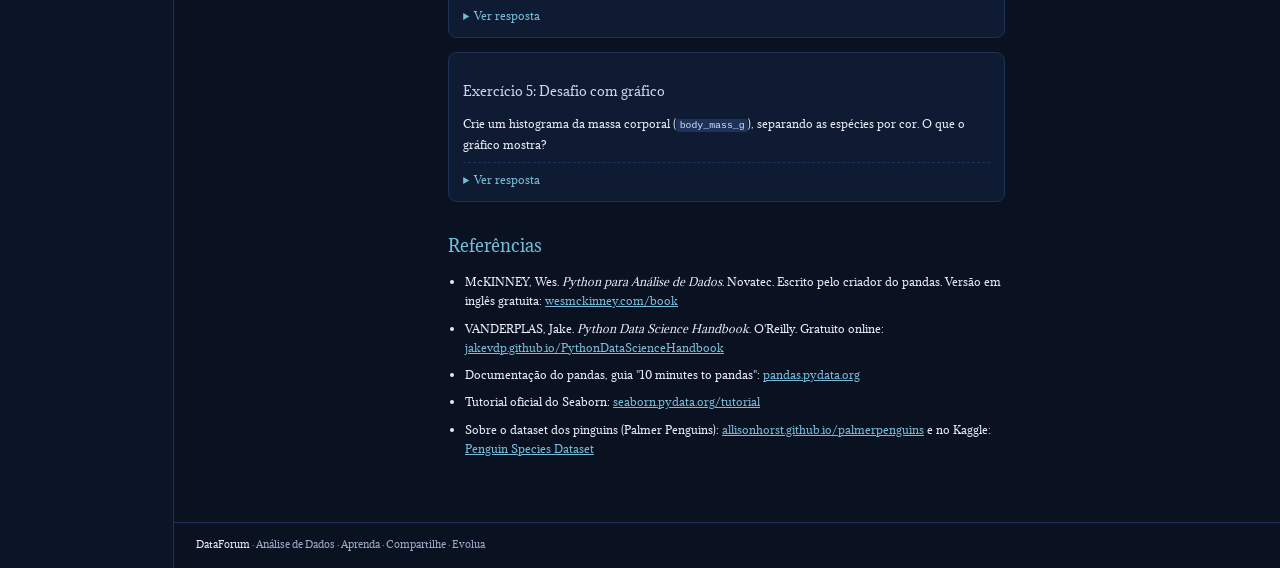
==== commit c3cf7774: "update: addition of favicon.ico and modification of the site's responsivenes" ====
--- a/pages/analise_dados_mercado_ti.html
+++ b/pages/analise_dados_mercado_ti.html
@@ -5,6 +5,7 @@
     <meta name="viewport" content="width=device-width, initial-scale=1.0">
     <title>Análise de dados no mercado de TI | DataForum</title>
     <link rel="stylesheet" href="../css/style.css">
+    <link rel="shortcut icon" href="favicon.ico" type="image/x-icon">
 </head>
 <body>
     <header class="topo">
--- a/css/style.css
+++ b/css/style.css
@@ -22,9 +22,12 @@
     --fonte-texto: "Adamina", Georgia, "Times New Roman", serif;
     --fonte-codigo: "Fira Code", Consolas, "Courier New", monospace;
 
-    --raio: 12px;
-    --largura-lateral: 248px;
-    --altura-topo: 76px;
+    /* Tamanho geral do site: 1 = 100%. Mude só este número para aumentar ou diminuir tudo. */
+    --escala: 0.7;
+
+    --raio: 0.75rem;
+    --largura-lateral: 15.5rem;
+    --altura-topo: 4.75rem;
 }
 
 /* ===== Base ===== */
@@ -33,6 +36,7 @@
 }
 
 html {
+    font-size: calc(16px * var(--escala));
     scroll-padding-top: calc(var(--altura-topo) + 1rem);
 }
 
@@ -49,7 +53,7 @@
     background: var(--fundo);
     color: var(--texto);
     font-family: var(--fonte-texto);
-    font-size: 16px;
+    font-size: 1rem;
     line-height: 1.7;
 }
 
@@ -154,7 +158,7 @@
     align-items: center;
     gap: 0.85rem;
     padding: 0.7rem 1rem;
-    border-radius: 10px;
+    border-radius: 0.625rem;
     color: var(--texto-suave);
     text-decoration: none;
     transition: background 0.15s, color 0.15s;
@@ -193,16 +197,18 @@
     margin: 0.5rem 0 0;
 }
 
+/* ocupa o espaço que sobra na barra e encolhe inteira, sem cortar a árvore */
 .lateral-arte {
     display: block;
+    flex: 1 1 auto;
     width: calc(100% + 2rem);
     max-width: none;
-    height: 48vh;
-    max-height: 460px;
-    min-height: 0;
-    margin: auto -1rem 0;
-    object-fit: cover;
-    object-position: bottom;
+    height: 0;
+    max-height: 31rem;
+    min-height: 6rem;
+    margin: 1.5rem -1rem 0;
+    object-fit: contain;
+    object-position: left bottom;
     image-rendering: pixelated;
 }
 
@@ -210,13 +216,13 @@
 main {
     grid-area: conteudo;
     width: 100%;
-    max-width: 1200px;
+    max-width: 75rem;
     margin: 0 auto;
     padding: 1.75rem 2rem 3rem;
 }
 
 main.leitura {
-    max-width: 860px;
+    max-width: 53.75rem;
 }
 
 .trilha {
@@ -237,7 +243,7 @@
     position: relative;
     display: flex;
     align-items: center;
-    min-height: 270px;
+    min-height: 16.875rem;
     overflow: hidden;
     background: var(--superficie);
     border: 1px solid var(--borda);
@@ -270,7 +276,7 @@
 .hero-texto {
     position: relative;
     z-index: 1;
-    max-width: 640px;
+    max-width: 40rem;
     padding: 1.75rem 2.25rem;
 }
 
@@ -351,8 +357,8 @@
     left: 0;
     bottom: 0;
     width: 3rem;
-    height: 3px;
-    border-radius: 2px;
+    height: 0.2rem;
+    border-radius: 0.125rem;
     background: var(--azul-claro);
 }
 
@@ -446,7 +452,7 @@
 
 .categoria:hover .seta {
     color: var(--azul-claro);
-    transform: translateX(3px);
+    transform: translateX(0.2rem);
 }
 
 /* ===== Página de categoria ===== */
@@ -550,7 +556,7 @@
     place-items: center;
     width: 3rem;
     height: 3rem;
-    border-radius: 10px;
+    border-radius: 0.625rem;
     background: var(--azul-escuro);
     color: var(--azul-claro);
 }
@@ -593,7 +599,7 @@
     padding: 0.75rem 1rem;
     background: var(--fundo);
     border: 1px solid var(--borda);
-    border-radius: 10px;
+    border-radius: 0.625rem;
     text-decoration: none;
     transition: border-color 0.15s, background 0.15s;
 }
@@ -684,7 +690,7 @@
 code {
     padding: 0.1em 0.35em;
     background: var(--azul-escuro);
-    border-radius: 4px;
+    border-radius: 0.25rem;
     color: #CFE3F2;
     font-family: var(--fonte-codigo);
     font-size: 0.88em;
@@ -695,7 +701,7 @@
     padding: 1rem 1.25rem;
     background: #070D1A;
     border: 1px solid var(--borda);
-    border-radius: 10px;
+    border-radius: 0.625rem;
     line-height: 1.5;
 }
 
@@ -765,7 +771,12 @@
 }
 
 /* ===== Tablets e celulares ===== */
-@media (max-width: 900px) {
+@media (max-width: 760px) {
+    /* no celular o texto volta ao tamanho normal, senão fica pequeno demais */
+    :root {
+        --escala: 1;
+    }
+
     body {
         grid-template-columns: minmax(0, 1fr);
         grid-template-areas:
@@ -831,7 +842,7 @@
     .hero-arte {
         position: static;
         width: 100%;
-        height: 150px;
+        height: 9.5rem;
     }
 
     .hero::after {
